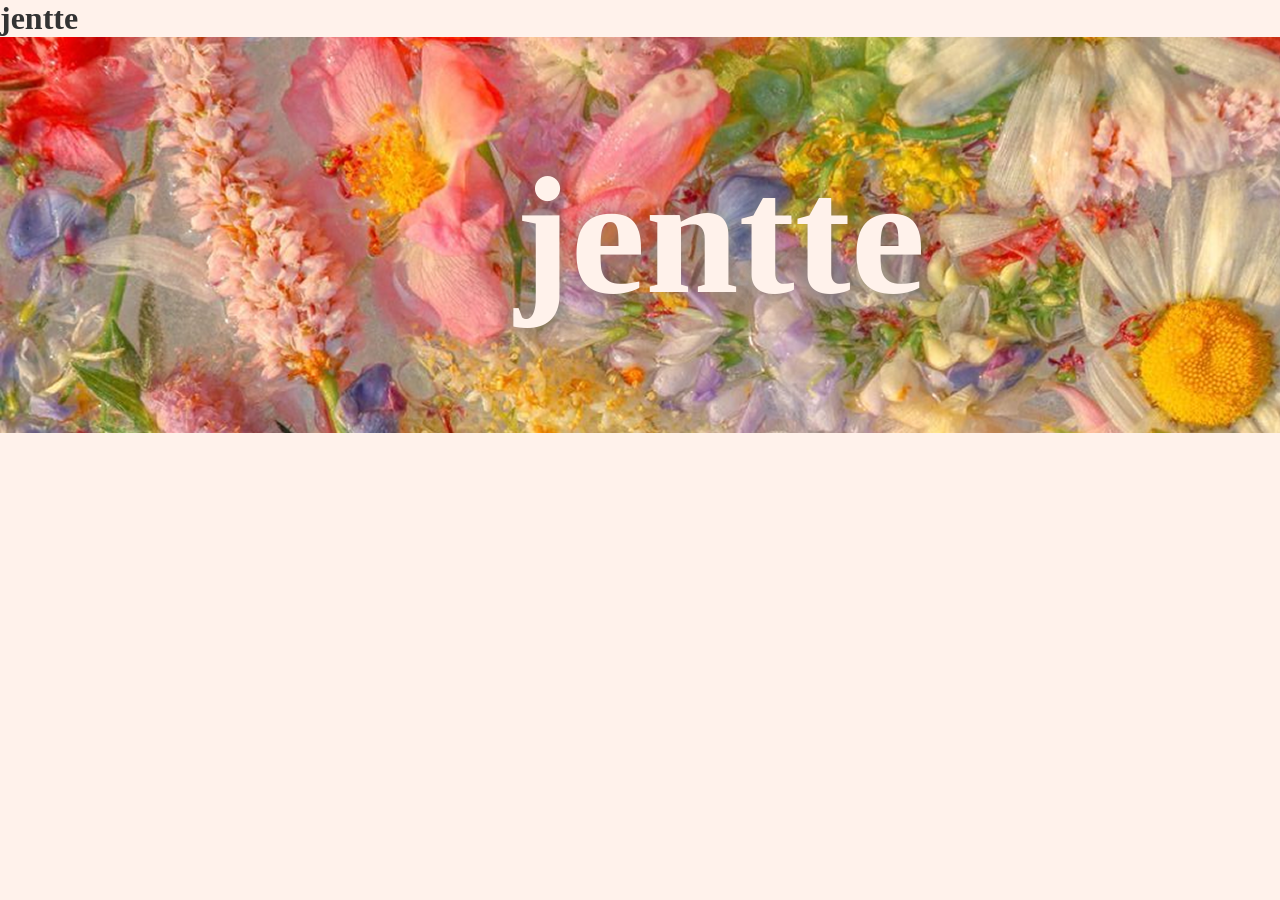
==== Jentte/index.html @ 1a2f46b3 "Add files via upload" ====
<!DOCTYPE html>
<html lang="en">
<head>
    <meta charset="UTF-8">
    <meta name="viewport" content="width=device-width, initial-scale=1.0">
    <title>Jentte</title>
    <link rel="stylesheet" href="style.css"><link rel="preconnect" href="https://fonts.googleapis.com">
    <link rel="preconnect" href="https://fonts.googleapis.com">
<link rel="preconnect" href="https://fonts.gstatic.com" crossorigin>
<link href="https://fonts.googleapis.com/css2?family=Playpen+Sans+Deva:wght@100..800&display=swap" rel="stylesheet">
</head>
<body>
    <div class="KV_contain">
        <div class="KV_txt">
            <h1 class="logo">jentte</h1>
        </div>
        <!-- <div class="KV_img">
            <img src="tulip.png" alt="" class="img_1">
            <img src="flower_logo.png" alt="" class="img_logo">
        </div> -->
    </div>

<div class="middle_banner">
    <!-- <img src="bg_flw.png" alt=""> -->
     <div class="txt">
        <h3>jentte</h3>
     </div>
</div>
</body>

<script>
    
</script>
</html>
---- Jentte/style.css ----
* {
    margin: 0;
    padding: 0;
    color: #333;
    background: none;
    font-family: "Roboto Serif", serif;
    list-style: none;
    box-sizing: border-box; 
}
html, body {
    width: 100%;
    overflow-x: hidden; 
    background-color: #FFF2EB;
}
a {text-decoration: none;}







/* LNB */
.lnb_wrap {
    width: 100%;
}
.lnb {
    display: flex;
    padding: 10px 0;
    margin: 0 auto;
    width: 170px;
    justify-content: space-around;
}
.lnb > li > a {
    font-size: 14px;
    color: #999;
    transition: ease 1s;
}
.lnb > li > a:hover{
    color:#333;
}

/* KV 영역 */
.mainKV {
    z-index: 999;
    width: 100%;
    height: 800px;
    position: relative; 
}
.KV_img {
    background: url(KV_pc.png) center center no-repeat;
    background-size: cover;
    width: 100%;
    max-width: 1440px; 
    height: 100%;
    margin: 0 auto; 
    z-index: 9;
}

.KV_text{
    position: absolute;
    top: 50%;
    left: 50%;
    transform: translate(-50%, -20%);
    text-align: center;
    font-size: 20px;
    font-weight: 400;
}
#logo {
    position: absolute;
    top: 35%;
    left: 50%;
    transform: translate(-50%, -50%);
  font-size: 168px;
  font-weight: 400;
  transition: all 0.1s ease-out;
  will-change: transform, font-size;
  text-align: center;
  width: 100%;
  z-index: 999;
}

.logo-fixed {
  position: fixed !important;
  top: 3% !important;
  left: 50%;
  font-size: 30px !important;
  transform: translate(-50%,0);
  z-index: 1000;
  color: #333;
}

/* Product list section */

.product_wrap{
    width: 1440px;
    margin:150px auto;
}
.product_wrap>h2{
    padding:20px 50px;
    font-size: 80px;
    font-weight: 200; 
    font-family: "Playpen Sans Deva", cursive;
}
.product_list {
      width: 100%;
      padding: 40px 0;
}

.product_list ul {
    display: flex;
    justify-content: center;
    gap: 10vw;
    list-style: none;
}

.product_list .pd {
    width: 300px;
    height: 380px;
    border-radius: 150px 150px 0 0;
    box-shadow: 0 0 10px rgba(0, 0, 0, 0.2);
    background-repeat: no-repeat;
    background-position: center;
    background-size: cover;
}
.pd_txt{
    width: 300px;
    display: flex;
    justify-content: space-between;
    align-items: center;
}
.pd_txt>.title{
    font-size: 24px;
    font-weight: 300;
    font-family: "Playpen Sans Deva", cursive;
}
.pd_txt>.price{
    font-size: 14px;
    font-weight: 700;
    font-family: "Playpen Sans Deva", cursive;
}

.middle_banner{
background-image: url(bg_flw.png);
background-size: cover;
background-attachment: fixed;
width: 100%;
height: 396px;
margin-bottom: 100px;
}
.middle_banner>.txt{
    display: flex;
    width: 1440px;
    height: 100%;
    justify-content: space-around;
    margin: 0 auto;
    align-items: center;
}
.middle_banner>.txt>h3{
    font-size: 168px;
    color:#FFF2EB;
    text-shadow: 0 0 20px rgb(94, 94, 94);
    font-weight: 900;
    line-height: 100%;
    text-shadow: 0 0 20px #838383;
}

.middle_banner > .txt > a {
    font-size: 30px;
    color: #FFF2EB;
    border: 2px solid #FFF2EB;
    padding: 8px 30px;
    transition: all 0.3s ease; 
    position: relative;
    z-index: 1;
    overflow: hidden;
}
.middle_banner > .txt > a::before {
    content: "";
    position: absolute;
    top: 0;
    left: -100%;
    width: 100%;
    height: 100%;
    background-color: #FFF2EB;
    z-index: -1;
    transition: left 0.4s ease;
}

.middle_banner >.txt>a:hover::before {
    left: 0;
}

.middle_banner>.txt>a:hover {
    color: #999;
    box-shadow: 0 0 10px #FFF2EB, 0 0 20px #FFF2EB;}


.ft_wrap{
    width: 1440px;
    padding:10px;;
    display: flex;
    justify-content: space-between;
    margin:0 auto;
}
.ft_left>h1{
    color:#999;
    font-size: 60px;
    font-weight: 300;
}
.ft_left>p{
    color:#999;
    font-size: 20px;
    font-weight: 300;
}
.ft_right>p{
    font-size: 16px;
    padding-top: 40px;
}
footer>p.copyright{
    font-size: 13px;
    color:#999;
    width:1440px;
    margin:50px auto;
    text-align: left;
}


@media screen and (max-width: 500px) {
    html, body {
        width: 100%;
        overflow-x: hidden; 
    }

    .lnb {
        width: 180px;
        justify-content: space-evenly;
    }
    .KV_text {
        z-index: 999;
        top: 30%;
        left: 50%;
        font-size: 14px; 
        text-align: center;
        width: 300px;
    }
    #logo {
        top:20%;
        font-size: 80px; 
        z-index: 999;
    }
    .logo-fixed {
    position: fixed !important;
    top: 3% !important;
    left: 50%;
    font-size: 30px !important;
    transform: translate(-50%, 0) !important;
    z-index: 1000;
    color: #333;
    transition: top 0.3s ease-out; /* 추가 */
    }
    .mainKV {
        height: 800px;
    }
    .KV_img {
        background: url(KV_mo.png) center no-repeat;
        background-size: cover;
        width: 120%;
        height: 100%;
        position: absolute;       
        left: 50%;                
        transform: translateX(-50%);
        z-index: 5;
    }
    
    
    .product_wrap {
    width: 100%;
    margin: 80px auto;
    padding: 0 20px;
    }
    .product_wrap > h2 {
        font-size: 40px;
        text-align: center;
        padding: 10px 0;
    }

    .product_list ul {
        flex-direction: column;
        align-items: center;
        gap: 30px;
    }

    .product_list li.pd {
        width: 260px;
        height: 340px;
        border-radius: 130px 130px 0 0;
    }

    /* middle_banner - mobile */
     .middle_banner {
    padding: 50px 20px;
    background-attachment: fixed;
    margin-bottom: 60px;
  }

  .middle_banner > .txt {
    flex-direction: column;
    width: 100%;
    text-align: center;
    gap: 30px;
  }

  .middle_banner > .txt > h3 {
    font-size: 80px;
    text-shadow: 0 0 10px #555;
  }

  .middle_banner > .txt > a {
    font-size: 20px;
    color: #FFF2EB;
    border: 2px solid #FFF2EB;
    animation: pulseBtn 2s infinite;
  }

  @keyframes pulseBtn {
    0% { transform: scale(1); }
    50% { transform: scale(1.05); }
    100% { transform: scale(1); }
  }

    /* footer - mobile */
    .ft_wrap {
        width: 370px;
        padding: 5px;
        flex-direction: column;

    }
    .ft_left > p {
        text-align: right;
        font-size: 16px;
    }
    .ft_right > p {
        text-align: center;
        font-size: 14px;
        color:#999;
        padding-top: 50px;
    }
    footer > p.copyright {
        width: 100%;
        font-size: 10px;
        text-align: center;
    }
}
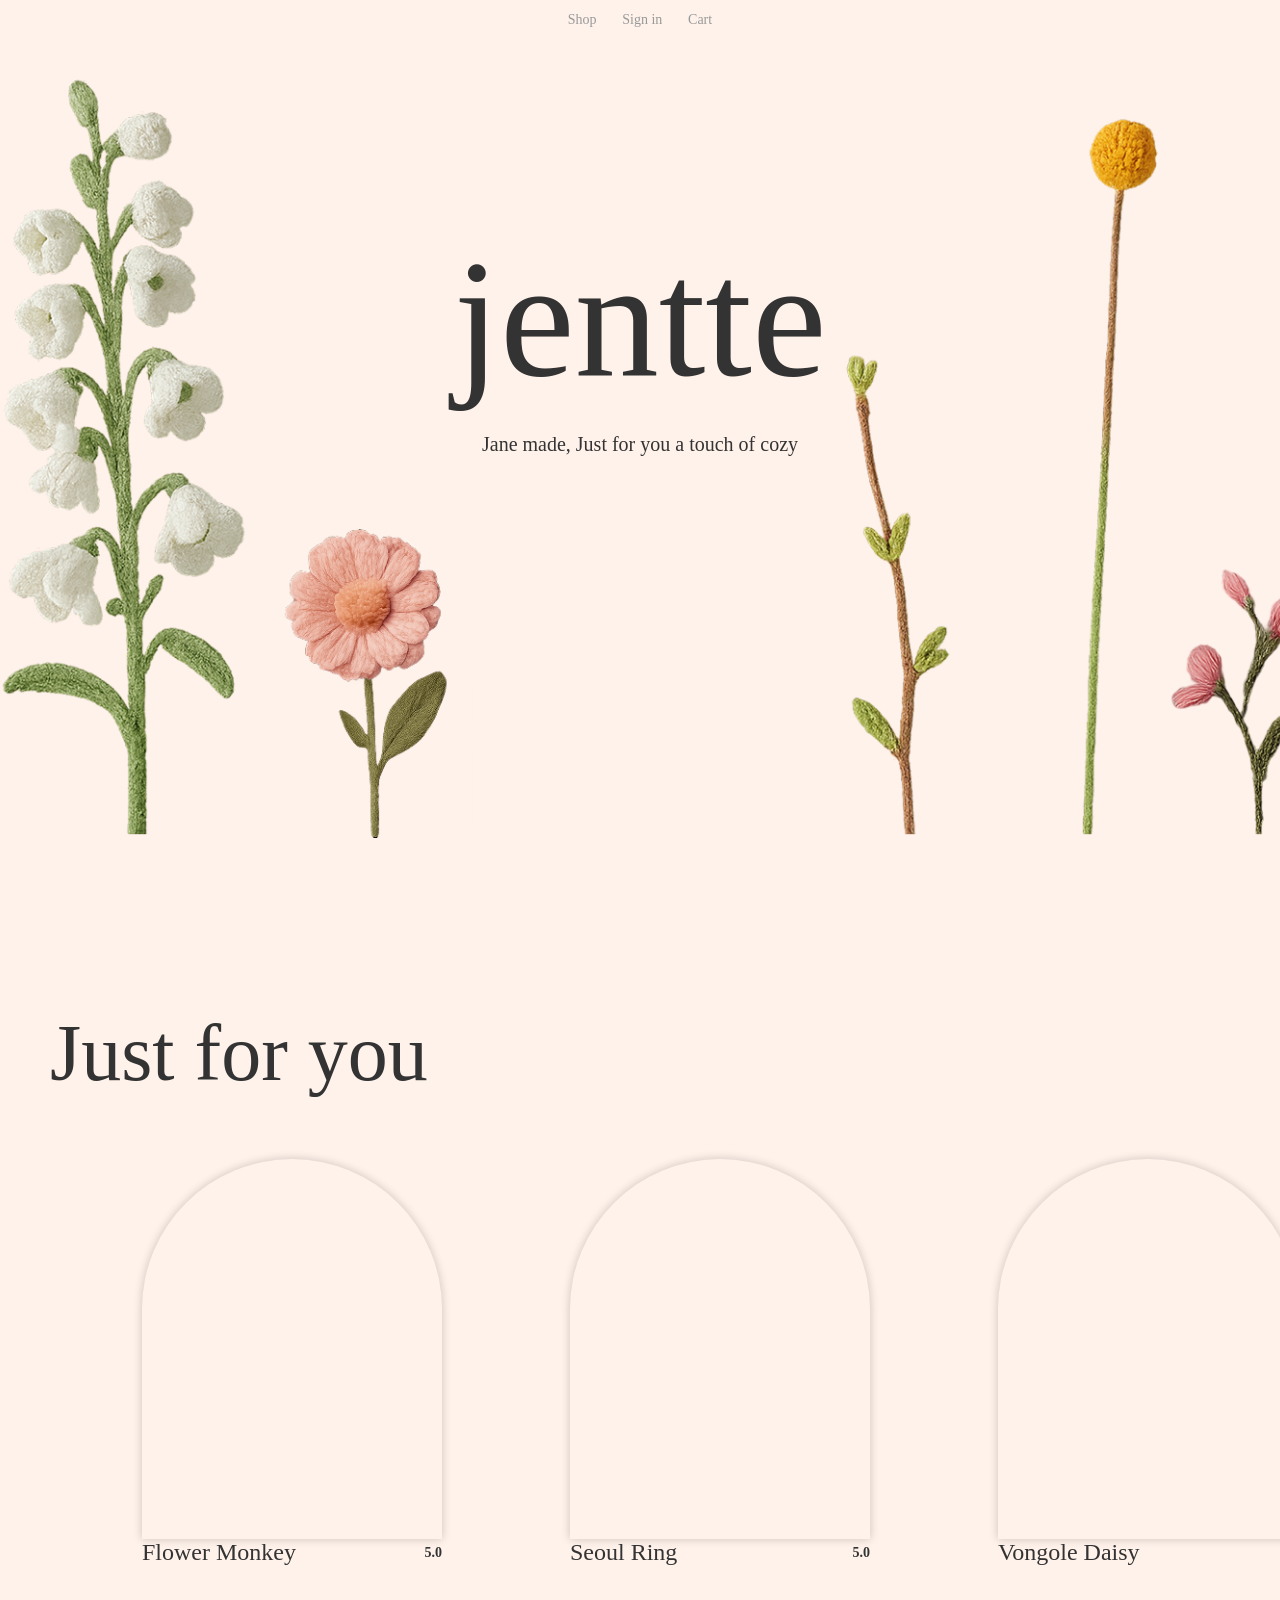
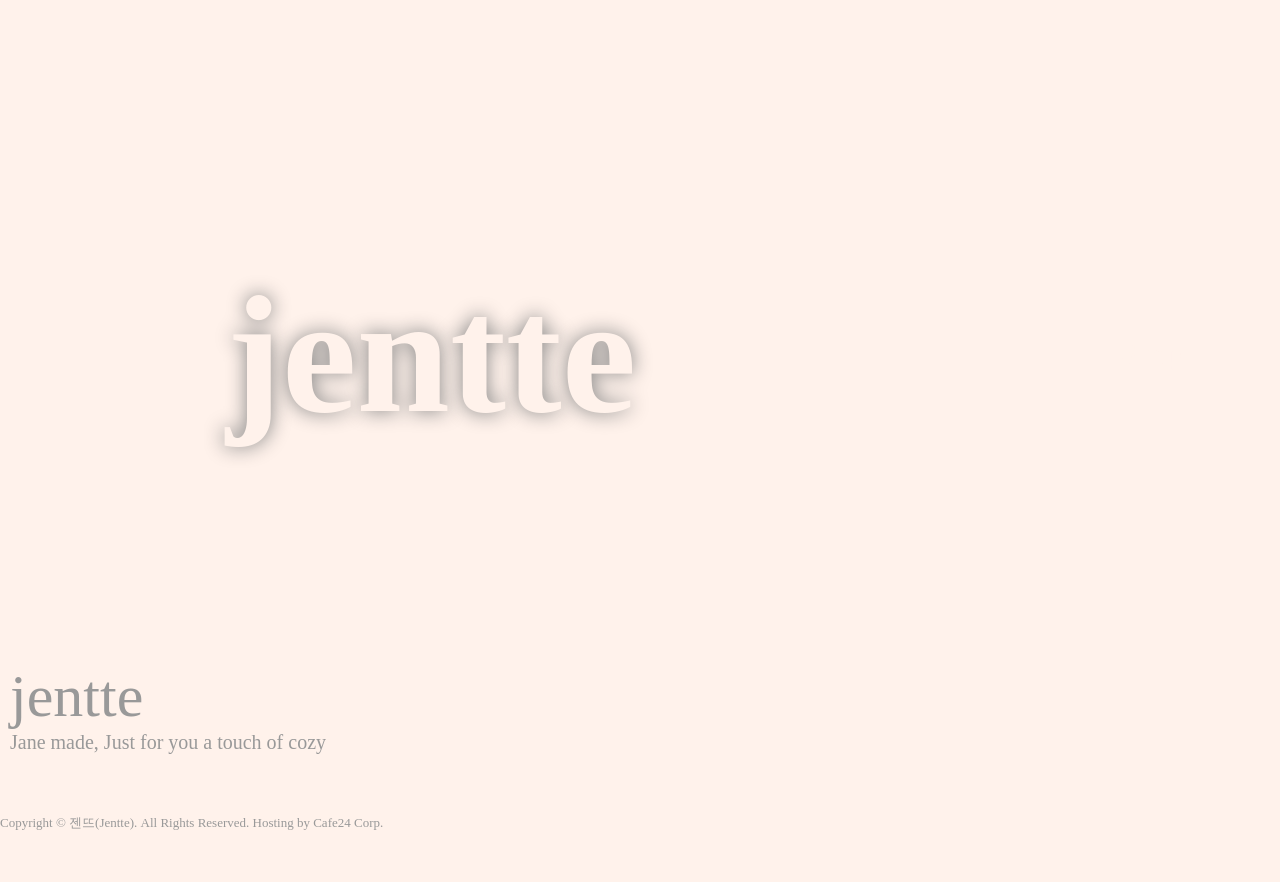
==== commit 36d20b0e: "Update and rename new.html to index.html" ====
--- a/Jentte/index.html
+++ b/Jentte/index.html
@@ -1,34 +1,84 @@
 <!DOCTYPE html>
-<html lang="en">
+<html lang="ko">
 <head>
     <meta charset="UTF-8">
     <meta name="viewport" content="width=device-width, initial-scale=1.0">
-    <title>Jentte</title>
-    <link rel="stylesheet" href="style.css"><link rel="preconnect" href="https://fonts.googleapis.com">
+    <title>Title</title>
+    <link rel="stylesheet" href="style.css">
     <link rel="preconnect" href="https://fonts.googleapis.com">
-<link rel="preconnect" href="https://fonts.gstatic.com" crossorigin>
-<link href="https://fonts.googleapis.com/css2?family=Playpen+Sans+Deva:wght@100..800&display=swap" rel="stylesheet">
+    <link rel="preconnect" href="https://fonts.gstatic.com" crossorigin>
+    <link href="https://fonts.googleapis.com/css2?family=Playpen+Sans+Deva:wght@100..800&family=Roboto+Serif:ital,opsz,wght@0,8..144,100..900;1,8..144,100..900&display=swap" rel="stylesheet">
+    <script src="script.js"></script>
 </head>
 <body>
-    <div class="KV_contain">
-        <div class="KV_txt">
-            <h1 class="logo">jentte</h1>
+
+
+    <section class="lnb_wrap">
+        <ul class="lnb">
+            <li><a href="#">Shop</a></li>
+            <li><a href="#">Sign in</a></li>
+            <li><a href="#">Cart</a></li>
+        </ul>
+    </section>
+    <section class="mainKV">
+        <div class="KV_img">
         </div>
-        <!-- <div class="KV_img">
-            <img src="tulip.png" alt="" class="img_1">
-            <img src="flower_logo.png" alt="" class="img_logo">
-        </div> -->
-    </div>
+        <h1 id="logo"><a href="#">jentte</a></h1>
+        <p class="KV_text">Jane made, Just for you a touch of cozy</p>
+    </section>
 
-<div class="middle_banner">
-    <!-- <img src="bg_flw.png" alt=""> -->
-     <div class="txt">
-        <h3>jentte</h3>
-     </div>
-</div>
+    <section id="Product">
+        <div class="product_wrap">
+            <h2>Just for you</h2>
+            <div class="product_list">
+                <ul>
+                    <li class="pd1">
+                        <div class="pd"></div>
+                        <div class="pd_txt">
+                            <p class="title">Flower Monkey</p>
+                            <p class="price">5.0</p>
+                        </div>
+                    </li>
+                    <li class="pd2">
+                        <div class="pd"></div>
+                        <div class="pd_txt">
+                            <p class="title">Seoul Ring</p>
+                            <p class="price">5.0</p>
+                        </div>
+                    </li>
+                        
+                    <li class="pd3">
+                        <div class="pd"></div>
+                        <div class="pd_txt">
+                            <p class="title">Vongole Daisy</p>
+                            <p class="price">5.0</p>
+                        </div>
+                    </li>
+                </ul>
+            </div>
+        </div>
+    </section>
+
+    <section id="mid_banner">
+        <div class="middle_banner">
+        <div class="txt">
+            <h3>jentte</h3>
+            <a href="#">Shop</a>
+        </div>
+        </div>
+    </section>
+
+    <footer>
+        <div class="ft_wrap">
+            <div class="ft_left">
+                <h1>jentte</h1>
+                <p>Jane made, Just for you a touch of cozy </p>
+            </div>
+            <div class="ft_right">
+                <p>janeyoon@gmail.com</p>
+            </div>
+        </div>
+        <p class="copyright">Copyright © 젠뜨(Jentte). All Rights Reserved. Hosting by Cafe24 Corp.</p>
+    </footer>
 </body>
-
-<script>
-    
-</script>
-</html>+</html>
